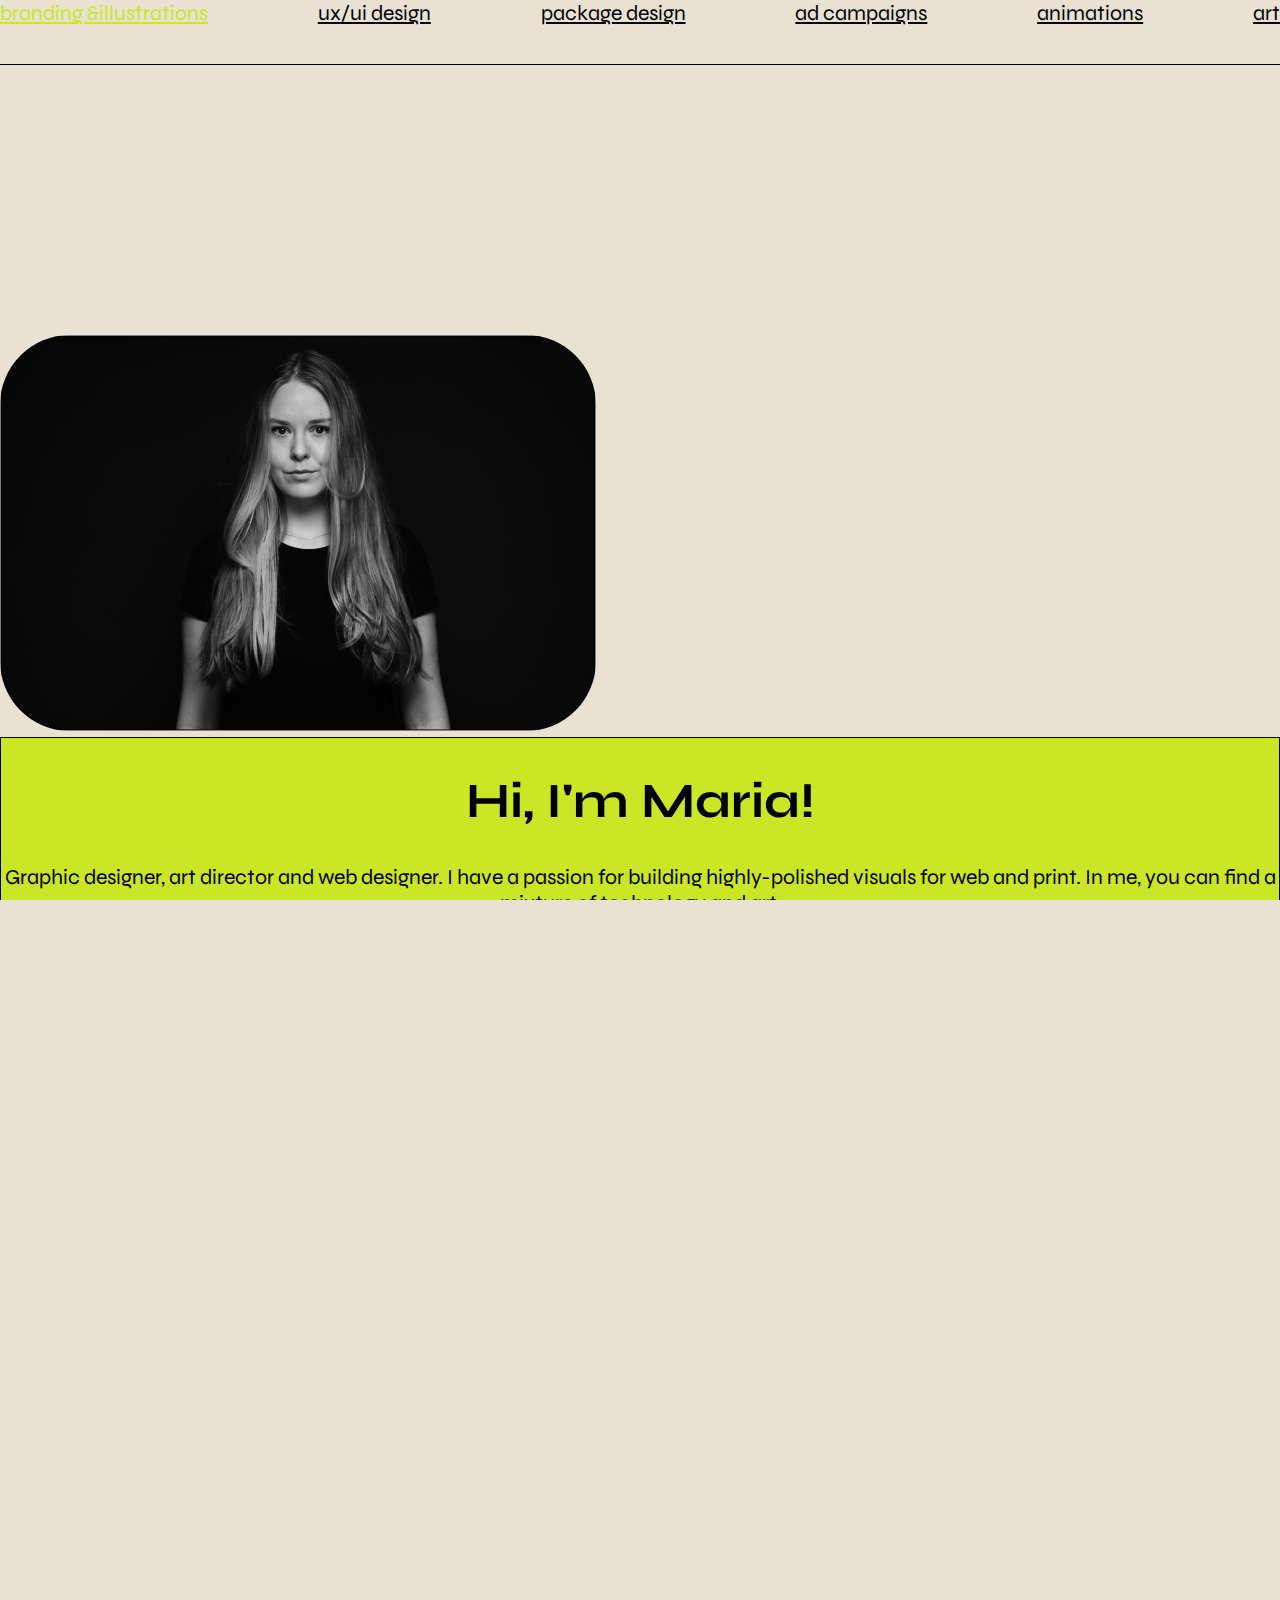
==== index-pets-2022-03-05.html @ 007ff11b "Create index-pets-2022-03-05.html" ====
<!doctype html>
<html lang="en">

<head>
    <!-- Required meta tags -->
    <meta charset="utf-8">
    <meta name="viewport" content="width=device-width, initial-scale=1">

    <!-- Bootstrap CSS -->
    <link href="https://cdn.jsdelivr.net/npm/bootstrap@5.1.3/dist/css/bootstrap.min.css" rel="stylesheet" integrity="sha384-1BmE4kWBq78iYhFldvKuhfTAU6auU8tT94WrHftjDbrCEXSU1oBoqyl2QvZ6jIW3" crossorigin="anonymous">
    <link rel="stylesheet" href="style.css">

    <link href='https://fonts.googleapis.com/css?family=Syne' rel='stylesheet'>

    <title>Maria Meos</title>
    <link rel="icon" type="image/x-icon" href="img/MM_favicon.svg">

    <style>
        div {
            /* border: 1px solid red; */
        }
        
        .container-fluid.section__nav {
            padding-left: 0;
            padding-right: 0;
        }
        
        .hero-image-box-pets {
            border-radius: 70px;
            border-color: black;
            border-style: solid;
            border: 1px;
        }
        
        .container-intro-pets {
            text-align: center;
            background-color: #cbe527;
            border: 1px;
            border-color: black;
            border-style: solid;
            height: fit-content;
        }
        
        .accordion-button::after {
            width: 3rem;
            height: 3rem;
            background-image: url(img/nool-10.svg);
            background-size: 3rem 3rem;
            transform: rotate(45deg);
        }
        
        .accordion-button:not(.collapsed)::after {
            background-image: url(img/nool-10.svg);
        }
    </style>

</head>

<body>

    <!-- navbar -->
    <div class="container-fluid section__nav">
        <nav class="navbar navbar-expand-lg fixed-tops">
            <li class="nav-item">
                <a class="nav-link" href="#branding-illustrations">branding &illustrations</a>
            </li>
            <li class="nav-item">
                <a class="nav-link" href="#ux-ui-design">ux/ui design</a>
            </li>
            <li class="nav-item">
                <a class="nav-link" href="#s3">package design</a>
            </li>
            <li class="nav-item">
                <a class="nav-link" href="#s4">ad campaigns</a>
            </li>
            <li class="nav-item">
                <a class="nav-link" href="#s5">animations</a>
            </li>
            <li class="nav-item">
                <a class="nav-link" href="#s6">art</a>
            </li>
        </nav>
    </div>

    <div class="container-fluid">
        <div class="row">
            <div class="col-1">
                <img src="img/MariaMeos_logo.svg" class="logo" alt=""></img>
            </div>
            <div class="col-10">
                <div class="row justify-content-center align-items-center gx-0">
                    <div class="col-md-5">
                        <img src="img/minupilt.jpg" class="img-fluid hero-image-box-pets">
                    </div>
                    <div class="col-md-5 container-intro-pets">
                        <h1>Hi, I'm Maria!</h1>
                        <p>Graphic designer, art director and web designer. I have a passion for building highly-polished visuals for web and print. In me, you can find a mixture of technology and art.
                        </p>
                    </div>

                </div>

                <!-- HERO -->
                <div class="container-hero">
                    <div class="d-flex-hero flex-row">
                        <div class="p-5">
                            <img src="img/minupilt.jpg" class="hero-image-box">
                        </div>
                        <div class="p-4 container-intro">
                            <h1>Hi, I'm Maria!</h1>
                            <p>Graphic designer, art director and web designer. I have a passion for building highly-polished visuals for web and print. In me, you can find a mixture of technology and art.</p>
                        </div>
                    </div>
                </div>

                <!-- ANIMEERITUD MÄRKSÕNAD -->

                <div class="marquee-wrapper">
                    <span class="marquee">
                        <img src="img/marksonad-03.svg" height="200%" alt=""></img>
                    </span>
                </div>

                <!-- MYNT animatsioon 1st place <img src="img/1st_place.svg">  PUUDU-->

                <div class="container-story">
                    <div class="d-flex flex-row">
                        <div class="p-6 text-box">
                            <H1> Signature 2€ coin</H 1>
                                <H2>Bank of Estonia</H2>
                                <p>The two-euro commemorative coin dedicated to the Estonian national animal, the wolf, will use a design by the artist Maria Meos. In total 60 designs were submitted for the international competition. The Eesti Pank Supervisory
                                    Board decided that Maria's design, was the best submitted.
                                    <br><br> The signature two-euro commemorative coin dedicated to the Estonian national animal, the wolf, entered into circulation on 20 October 2021.
                                </p>
                                <button>More</button>
                        </div>
                        <div class="p-6">
                            <img src="img/Mynt.jpg" class="image-box">
                        </div>
                    </div>
                </div>

                <div class="accordion" id="accordionExample">
                    <div class="accordion-item">
                        <h2 class="accordion-header" id="headingOne">
                            <button class="accordion-button" type="button" data-bs-toggle="collapse" data-bs-target="#collapseOne" aria-expanded="true" aria-controls="collapseOne">


                                <img src="img/branding.svg" width="75%" height="auto">


                            </button>
                        </h2>
                        <div id="collapseOne" class="accordion-collapse collapse show" aria-labelledby="headingOne" data-bs-parent="#accordionExample">
                            <div class="accordion-body">
                                <p><strong>This is the first item's accordion body.</strong> It is shown by default, until the collapse plugin adds the appropriate classes that we use to style each element. These classes control the overall appearance, as
                                    well as the showing and hiding via CSS transitions. You can modify any of this with custom CSS or overriding our default variables. It's also worth noting that just about any HTML can go within the <code>.accordion-body</code>,
                                    though the transition does limit overflow.</p>
                                <p><strong>This is the first item's accordion body.</strong> It is shown by default, until the collapse plugin adds the appropriate classes that we use to style each element. These classes control the overall appearance, as
                                    well as the showing and hiding via CSS transitions. You can modify any of this with custom CSS or overriding our default variables. It's also worth noting that just about any HTML can go within the <code>.accordion-body</code>,
                                    though the transition does limit overflow.</p>
                                <p><strong>This is the first item's accordion body.</strong> It is shown by default, until the collapse plugin adds the appropriate classes that we use to style each element. These classes control the overall appearance, as
                                    well as the showing and hiding via CSS transitions. You can modify any of this with custom CSS or overriding our default variables. It's also worth noting that just about any HTML can go within the <code>.accordion-body</code>,
                                    though the transition does limit overflow.</p>
                                <p><strong>This is the first item's accordion body.</strong> It is shown by default, until the collapse plugin adds the appropriate classes that we use to style each element. These classes control the overall appearance, as
                                    well as the showing and hiding via CSS transitions. You can modify any of this with custom CSS or overriding our default variables. It's also worth noting that just about any HTML can go within the <code>.accordion-body</code>,
                                    though the transition does limit overflow.</p>
                                <p><strong>This is the first item's accordion body.</strong> It is shown by default, until the collapse plugin adds the appropriate classes that we use to style each element. These classes control the overall appearance, as
                                    well as the showing and hiding via CSS transitions. You can modify any of this with custom CSS or overriding our default variables. It's also worth noting that just about any HTML can go within the <code>.accordion-body</code>,
                                    though the transition does limit overflow.</p>
                                <p><strong>This is the first item's accordion body.</strong> It is shown by default, until the collapse plugin adds the appropriate classes that we use to style each element. These classes control the overall appearance, as
                                    well as the showing and hiding via CSS transitions. You can modify any of this with custom CSS or overriding our default variables. It's also worth noting that just about any HTML can go within the <code>.accordion-body</code>,
                                    though the transition does limit overflow.</p>
                                <p><strong>This is the first item's accordion body.</strong> It is shown by default, until the collapse plugin adds the appropriate classes that we use to style each element. These classes control the overall appearance, as
                                    well as the showing and hiding via CSS transitions. You can modify any of this with custom CSS or overriding our default variables. It's also worth noting that just about any HTML can go within the <code>.accordion-body</code>,
                                    though the transition does limit overflow.</p>
                            </div>
                        </div>
                    </div>
                    <div class="accordion-item">
                        <h2 class="accordion-header" id="heading2">
                            <button class="accordion-button" type="button" data-bs-toggle="collapse" data-bs-target="#collapse2" aria-expanded="false" aria-controls="collapse2">


                                <img src="img/branding.svg" width="75%" height="auto">


                            </button>
                        </h2>
                        <div id="collapse2" class="accordion-collapse collapse" aria-labelledby="heading2" data-bs-parent="#accordionExample">
                            <div class="accordion-body">
                                <p><strong>This is the first item's accordion body.</strong> It is shown by default, until the collapse plugin adds the appropriate classes that we use to style each element. These classes control the overall appearance, as
                                    well as the showing and hiding via CSS transitions. You can modify any of this with custom CSS or overriding our default variables. It's also worth noting that just about any HTML can go within the <code>.accordion-body</code>,
                                    though the transition does limit overflow.</p>
                                <p><strong>This is the first item's accordion body.</strong> It is shown by default, until the collapse plugin adds the appropriate classes that we use to style each element. These classes control the overall appearance, as
                                    well as the showing and hiding via CSS transitions. You can modify any of this with custom CSS or overriding our default variables. It's also worth noting that just about any HTML can go within the <code>.accordion-body</code>,
                                    though the transition does limit overflow.</p>
                                <p><strong>This is the first item's accordion body.</strong> It is shown by default, until the collapse plugin adds the appropriate classes that we use to style each element. These classes control the overall appearance, as
                                    well as the showing and hiding via CSS transitions. You can modify any of this with custom CSS or overriding our default variables. It's also worth noting that just about any HTML can go within the <code>.accordion-body</code>,
                                    though the transition does limit overflow.</p>
                                <p><strong>This is the first item's accordion body.</strong> It is shown by default, until the collapse plugin adds the appropriate classes that we use to style each element. These classes control the overall appearance, as
                                    well as the showing and hiding via CSS transitions. You can modify any of this with custom CSS or overriding our default variables. It's also worth noting that just about any HTML can go within the <code>.accordion-body</code>,
                                    though the transition does limit overflow.</p>
                                <p><strong>This is the first item's accordion body.</strong> It is shown by default, until the collapse plugin adds the appropriate classes that we use to style each element. These classes control the overall appearance, as
                                    well as the showing and hiding via CSS transitions. You can modify any of this with custom CSS or overriding our default variables. It's also worth noting that just about any HTML can go within the <code>.accordion-body</code>,
                                    though the transition does limit overflow.</p>
                                <p><strong>This is the first item's accordion body.</strong> It is shown by default, until the collapse plugin adds the appropriate classes that we use to style each element. These classes control the overall appearance, as
                                    well as the showing and hiding via CSS transitions. You can modify any of this with custom CSS or overriding our default variables. It's also worth noting that just about any HTML can go within the <code>.accordion-body</code>,
                                    though the transition does limit overflow.</p>
                                <p><strong>This is the first item's accordion body.</strong> It is shown by default, until the collapse plugin adds the appropriate classes that we use to style each element. These classes control the overall appearance, as
                                    well as the showing and hiding via CSS transitions. You can modify any of this with custom CSS or overriding our default variables. It's also worth noting that just about any HTML can go within the <code>.accordion-body</code>,
                                    though the transition does limit overflow.</p>
                            </div>
                        </div>
                    </div>
                    <div class="accordion-item">
                        <h2 class="accordion-header" id="heading3">
                            <button class="accordion-button" type="button" data-bs-toggle="collapse" data-bs-target="#collapse3" aria-expanded="false" aria-controls="collapse3">


                                <img src="img/branding.svg" width="75%" height="auto">


                            </button>
                        </h2>
                        <div id="collapse3" class="accordion-collapse collapse" aria-labelledby="heading3" data-bs-parent="#accordionExample">
                            <div class="accordion-body">
                                <p><strong>This is the first item's accordion body.</strong> It is shown by default, until the collapse plugin adds the appropriate classes that we use to style each element. These classes control the overall appearance, as
                                    well as the showing and hiding via CSS transitions. You can modify any of this with custom CSS or overriding our default variables. It's also worth noting that just about any HTML can go within the <code>.accordion-body</code>,
                                    though the transition does limit overflow.</p>
                                <p><strong>This is the first item's accordion body.</strong> It is shown by default, until the collapse plugin adds the appropriate classes that we use to style each element. These classes control the overall appearance, as
                                    well as the showing and hiding via CSS transitions. You can modify any of this with custom CSS or overriding our default variables. It's also worth noting that just about any HTML can go within the <code>.accordion-body</code>,
                                    though the transition does limit overflow.</p>
                                <p><strong>This is the first item's accordion body.</strong> It is shown by default, until the collapse plugin adds the appropriate classes that we use to style each element. These classes control the overall appearance, as
                                    well as the showing and hiding via CSS transitions. You can modify any of this with custom CSS or overriding our default variables. It's also worth noting that just about any HTML can go within the <code>.accordion-body</code>,
                                    though the transition does limit overflow.</p>
                                <p><strong>This is the first item's accordion body.</strong> It is shown by default, until the collapse plugin adds the appropriate classes that we use to style each element. These classes control the overall appearance, as
                                    well as the showing and hiding via CSS transitions. You can modify any of this with custom CSS or overriding our default variables. It's also worth noting that just about any HTML can go within the <code>.accordion-body</code>,
                                    though the transition does limit overflow.</p>
                                <p><strong>This is the first item's accordion body.</strong> It is shown by default, until the collapse plugin adds the appropriate classes that we use to style each element. These classes control the overall appearance, as
                                    well as the showing and hiding via CSS transitions. You can modify any of this with custom CSS or overriding our default variables. It's also worth noting that just about any HTML can go within the <code>.accordion-body</code>,
                                    though the transition does limit overflow.</p>
                                <p><strong>This is the first item's accordion body.</strong> It is shown by default, until the collapse plugin adds the appropriate classes that we use to style each element. These classes control the overall appearance, as
                                    well as the showing and hiding via CSS transitions. You can modify any of this with custom CSS or overriding our default variables. It's also worth noting that just about any HTML can go within the <code>.accordion-body</code>,
                                    though the transition does limit overflow.</p>
                                <p><strong>This is the first item's accordion body.</strong> It is shown by default, until the collapse plugin adds the appropriate classes that we use to style each element. These classes control the overall appearance, as
                                    well as the showing and hiding via CSS transitions. You can modify any of this with custom CSS or overriding our default variables. It's also worth noting that just about any HTML can go within the <code>.accordion-body</code>,
                                    though the transition does limit overflow.</p>
                            </div>
                        </div>
                    </div>

                </div>


                <!-- akordioni proov - ei õnnestunud kuna tekkis nupp mida ei olnud vaja
    <div class="container-cat" id="">
        <div class="accordion-item d-flex-item heading" id="s1" data-bs-target="#collapseOne" aria-expanded="true"
            aria-controls="collapseOne">
            <img src="img/branding.svg" class="heading" width="75%" height="auto">
            <img src="img/nool-10.svg" class="arrow" width="10%" height="auto">
        </div>
        <div id="collapseOne" class="accordion-collapse collapse show" aria-labelledby="s1" data-bs-parent="">
            <div class="accordion-body">
                <strong>This is the first item's accordion body.</strong> It is shown by default, until the collapse
                plugin adds the appropriate classes that we use to style each element. These classes control the
                overall appearance, as well as the showing and hiding via CSS transitions. You can modify any of
                this with custom CSS or overriding our default variables. It's also worth noting that just about any
                HTML can go within the <code>.accordion-body</code>, though the transition does limit overflow.
            </div>
        </div>
    </div>-->


            </div>
            <div class="col-1">
                Linkedin jne
            </div>
        </div>



    </div>




    <!-- Option 1: Bootstrap Bundle with Popper -->
    <script src="https://cdn.jsdelivr.net/npm/bootstrap@5.1.3/dist/js/bootstrap.bundle.min.js" integrity="sha384-ka7Sk0Gln4gmtz2MlQnikT1wXgYsOg+OMhuP+IlRH9sENBO0LRn5q+8nbTov4+1p" crossorigin="anonymous"></script>

    <!-- Partial -->
    <!--     <script src='https://cdnjs.cloudflare.com/ajax/libs/jquery/3.2.1/jquery.min.js'></script>
    <script src="./script.js"></script> -->

</body>

</html>
---- style.css ----
/* GLobal */
:root {
  cursor: none !important;
}

html, body {
  height: 100%;
  margin: 0;
  padding: 0!important;
  overflow: scroll;
  background-color: #E9E2D3;
  font-family: Syne;
  font-size: 16pt;
}

/* Container */
.box {
  width: 100%;
  height: 100%;
  overflow: visible;
  
  /* SVG Filters should be applied to the container */
  -webkit-filter: url("#filter-name");
  filter: url("#filter-name");
  /*
  Load filters from external SVGs (optional):
  filter: url('filters.svg#filter-name');
  */
}

/* Dot */
.dot {
  position: absolute;
  width: 50px;
  height: 50px;
  top: 50%;
  left: 50%;
  margin-top: -40px;
  margin-left: -40px;
  background: #EEEEEE;
  border-radius: 40px;
  transition: ease .1s;
  pointer-events: none;
}

.dot:nth-child(5) {
  background: #9C27B0;
  transition: ease .1s;
  transform: scale(1);

}

.dot:nth-child(4) {
  background: #B037AD;
  transition: ease .12s;
  transform: scale(.8);
}

.dot:nth-child(3) {
  background: #C245AA;
  transition: ease .14s;
  transform: scale(.6);
}

.dot:nth-child(2) {
  background: #D252A7;
  transition: ease .16s;
  transform: scale(.4);
}

.dot:nth-child(1) {
  background: #E35FA4;
  transition: ease .18s;
  transform: scale(.2);
}

.logo {
  transform: rotateY(270deg);
}

.navbar {
  display: flex;
  justify-content: space-between;
  text-align: center;
  list-style-type: none;
  background-color: #E9E2D3;
  border-bottom: black;
  border-bottom: 1pt;
  height: 64px;
  border-bottom-style: solid;

}

.nav-link {
  color: black;
}

.a {
  color: black;
}

a:hover {
  color: #cbe527;
}

.active::before {
  margin: 4px 14px 10px -23px;
}

.active::before {
  margin: -7px 7px 0 0;
}

.active::before {
  position: absolute;
  content: "";
  width: 15px;
  height: 15px;
  border-radius: 50%;
  margin: -7px 7px 0 0;
  display: inline-block;
  background-color: #242424;
  vertical-align: middle;
}

.col-page-left {
  border: black;
  border: 1pt;
  border-style: solid;
  margin-left: 0px;
  align-self: left;
  width: 64px;
  height: 500px;

}

.container-header-left {
  display: flex;
  -webkit-box-pack: justify;
  justify-content: space-between;
  -webkit-box-align: center;
  align-items: center;
  -webkit-box-orient: vertical;
  -webkit-box-direction: normal;
  flex-direction: column;
  position: fixed;
  top: 0px;
  width: 64px;
  background-color: #E9E2D3;
  border-right: 1px solid black;
  height: 100%;
  overflow-y: auto;
  overflow-x: hidden;
}

.container-header-right {
  display: flex;
  -webkit-box-pack: justify;
  justify-content: space-between;
  -webkit-box-align: center;
  align-items: center;
  -webkit-box-orient: vertical;
  -webkit-box-direction: normal;
  flex-direction: column;
  position: fixed;
  top: 0px;
  right: 0px;
  width: 64px;
  background-color: #E9E2D3;
  border-left: 1px solid black;
  height: 100%;
  overflow-y: auto;
  overflow-x: hidden;
}

.d-flex-hero {
  display: flex;
  justify-content: center;
  align-items: center;
  margin: 100px;
}

.p-5 {
  padding-right: 0rem !important;
}

.p-4 {
  padding: 2rem !important;
}

.container-intro {
  padding-top: 50px;
  margin-right: 100px;
  text-align: center;
  background-color: #cbe527;
  border: 1px;
  border-color: black;
  border-style: solid;
  height: fit-content;
  width: 1000px;
}

h1 {
  font-weight: bold;
  font-size: 37pt;
}

h2 {
  font-weight: bold;
  font-size: 27pt;
}

p {
  color: black;
}

.hero-image-box {
  height: 500px;
  width: 800px;
  border-radius: 70px;
  border-color: black;
  border-style: solid;
  border: 1px;
}

.marquee-wrapper {
  width: auto;
  margin: 64px;
  overflow: hidden;
}

.marquee {
  display: block;
  /* Important to give the content a width */
  width: 400%;
  transform: translateX(0%);
  /* Animation start out of the screen */
  /* Add the animation */
  animation: move 100s linear infinite
    /* infinite make reapeat the animation indefinitely */
  ;
}

/* Create the animation */
@keyframes move {
  to {
    transform: translateX(-100%);
  }
}

.d-flex {
  display: flex;
  justify-content: center;
  align-items: center;
  margin: 200px;
  row-gap: 0px;
}

.image-box {
  border-width: 1px;
  border-radius: 70px;
  border-color: black;
  border-style: solid;
  height: 500px;
  width: 500px;
}

.text-box {
  margin-right: 100px;
}

button {
  padding: 15px 80px;
  background-color: #E9E2D3;
  border: 1px;
  border-style: solid;
  border-radius: 400%;
  border-color: black;
  position: relative;
  transition: all .4s cubic-bezier(0.645, 0.045, 0.355, 1);
  cursor: pointer;
  display: block;
}

button::after,
button::before {
  content: "";
  position: absolute;
  top: 50%;
  right: 0px;
  transform: translateY(-50%);
  opacity: 0;
  transition: all .4s cubic-bezier(0.645, 0.045, 0.355, 1);
}

button::after {
  width: 50px;
  height: 1px;
  background: black;
  transform: translateX(-3px);
  margin-top: 0px;
}

button::before {
  content: "";
  transform: rotate(-135deg) translateX(50%);
  width: 11px;
  height: 11px;
  background: transparent;
  border-left: 1px solid black;
  border-bottom: 1px solid black;
  margin-top: -1px;
}

button:hover {
  padding: 15px 120px 15px 40px;
}

button:hover::after,
button:hover::before {
  opacity: 1;
  right: 15px;
}

.container-cat {
  margin-left: 64px;
  margin-right: 64px;
  margin-bottom: 100px;
  border-top: 1px solid black;
  border-bottom: 1px solid black;
  padding: 50px;
}

.d-flex-heading {
  flex-direction: row;

}
.d-flex-item {
  flex-direction: row;

}

.heading {
  display: flex;
  justify-content: flex-start;
  align-items: center;
}

.arrow {
  display: flex;
  justify-content: flex-end;

}

/*akordioni proov*/
.accordion-item .accordion-header {
  margin-left: 64px;
  margin-right: 64px;
  margin-bottom: 100px;
  border-top: 1px solid black;
  border-bottom: 1px solid black;
  padding: 50px;
}
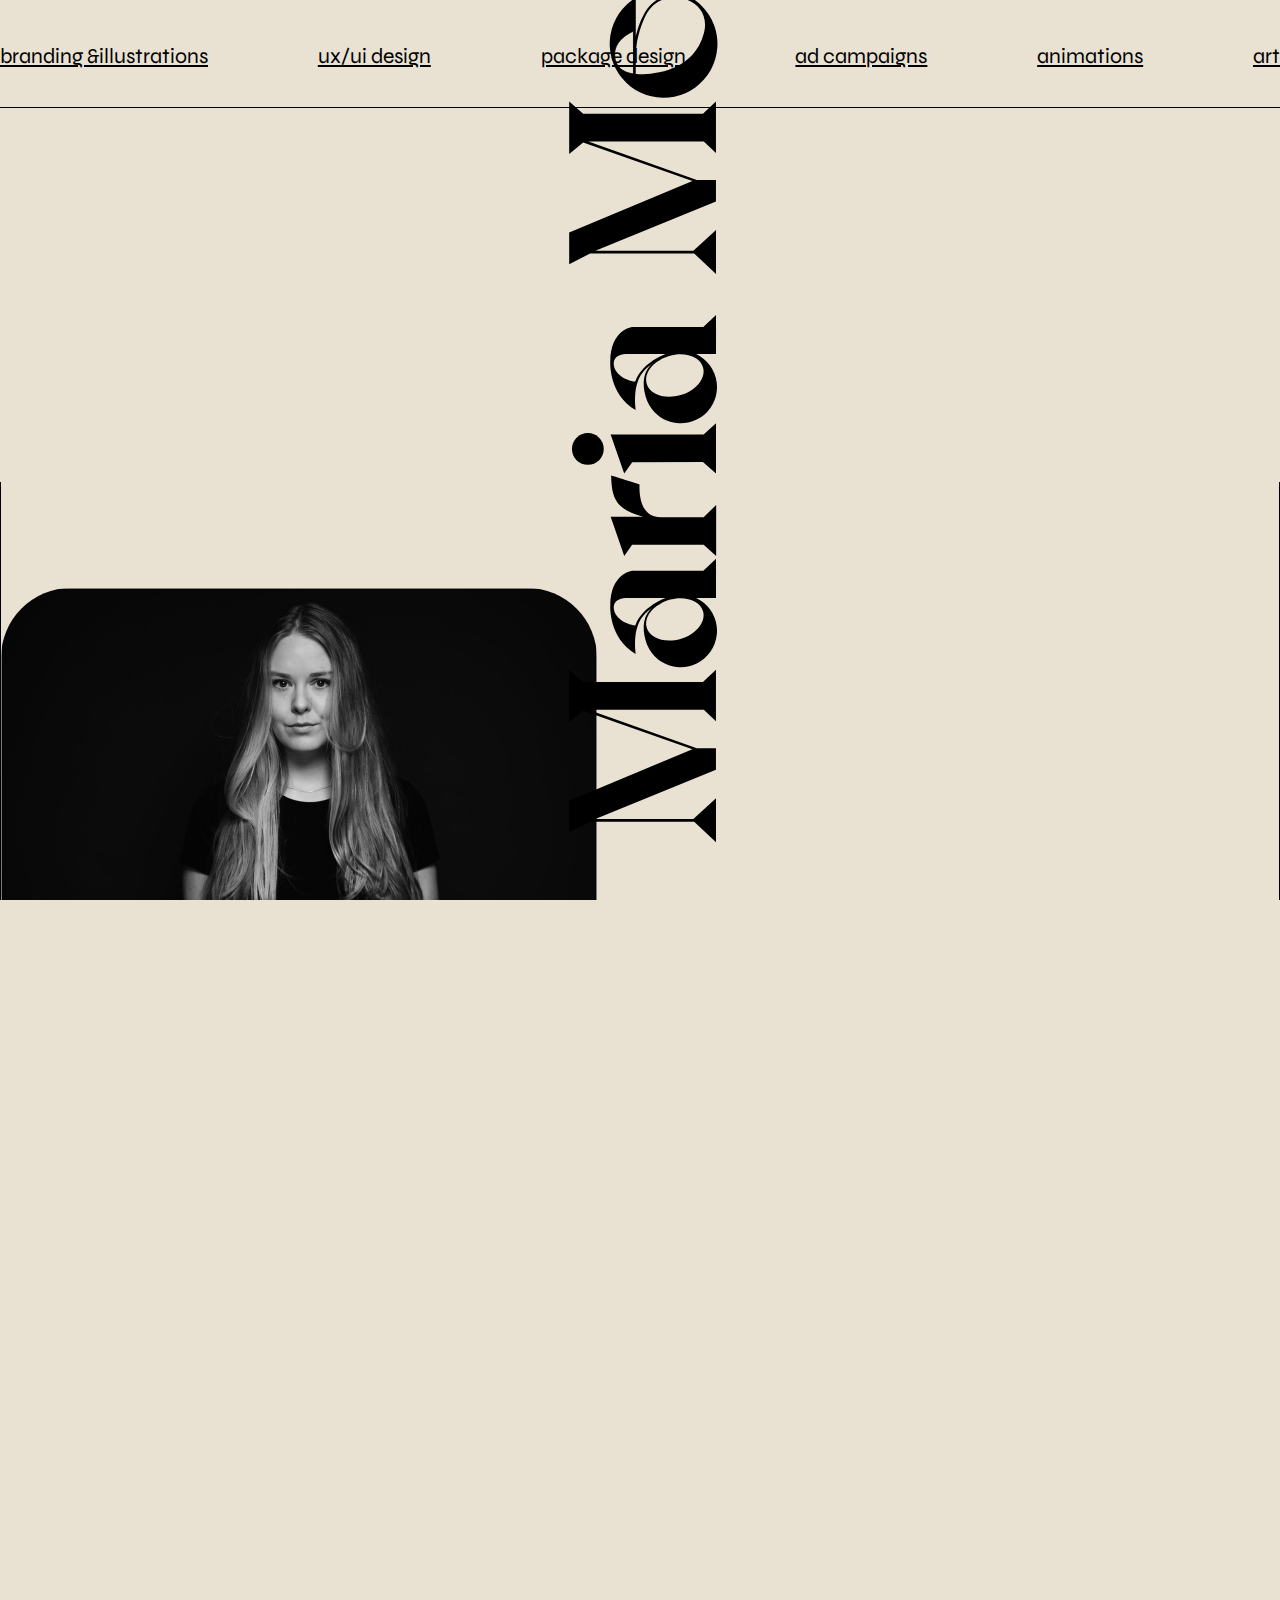
==== commit a3771643: "19.03" ====
--- a/index-pets-2022-03-05.html
+++ b/index-pets-2022-03-05.html
@@ -7,7 +7,8 @@
     <meta name="viewport" content="width=device-width, initial-scale=1">
 
     <!-- Bootstrap CSS -->
-    <link href="https://cdn.jsdelivr.net/npm/bootstrap@5.1.3/dist/css/bootstrap.min.css" rel="stylesheet" integrity="sha384-1BmE4kWBq78iYhFldvKuhfTAU6auU8tT94WrHftjDbrCEXSU1oBoqyl2QvZ6jIW3" crossorigin="anonymous">
+    <link href="https://cdn.jsdelivr.net/npm/bootstrap@5.1.3/dist/css/bootstrap.min.css" rel="stylesheet"
+        integrity="sha384-1BmE4kWBq78iYhFldvKuhfTAU6auU8tT94WrHftjDbrCEXSU1oBoqyl2QvZ6jIW3" crossorigin="anonymous">
     <link rel="stylesheet" href="style.css">
 
     <link href='https://fonts.googleapis.com/css?family=Syne' rel='stylesheet'>
@@ -16,22 +17,20 @@
     <link rel="icon" type="image/x-icon" href="img/MM_favicon.svg">
 
     <style>
-        div {
-            /* border: 1px solid red; */
-        }
-        
+      
+
         .container-fluid.section__nav {
             padding-left: 0;
             padding-right: 0;
         }
-        
+
         .hero-image-box-pets {
             border-radius: 70px;
             border-color: black;
             border-style: solid;
             border: 1px;
         }
-        
+
         .container-intro-pets {
             text-align: center;
             background-color: #cbe527;
@@ -40,7 +39,7 @@
             border-style: solid;
             height: fit-content;
         }
-        
+
         .accordion-button::after {
             width: 3rem;
             height: 3rem;
@@ -48,7 +47,7 @@
             background-size: 3rem 3rem;
             transform: rotate(45deg);
         }
-        
+
         .accordion-button:not(.collapsed)::after {
             background-image: url(img/nool-10.svg);
         }
@@ -94,7 +93,9 @@
                     </div>
                     <div class="col-md-5 container-intro-pets">
                         <h1>Hi, I'm Maria!</h1>
-                        <p>Graphic designer, art director and web designer. I have a passion for building highly-polished visuals for web and print. In me, you can find a mixture of technology and art.
+                        <p>Graphic designer, art director and web designer. I have a passion for building
+                            highly-polished visuals for web and print. In me, you can find a mixture of technology and
+                            art.
                         </p>
                     </div>
 
@@ -108,7 +109,9 @@
                         </div>
                         <div class="p-4 container-intro">
                             <h1>Hi, I'm Maria!</h1>
-                            <p>Graphic designer, art director and web designer. I have a passion for building highly-polished visuals for web and print. In me, you can find a mixture of technology and art.</p>
+                            <p>Graphic designer, art director and web designer. I have a passion for building
+                                highly-polished visuals for web and print. In me, you can find a mixture of technology
+                                and art.</p>
                         </div>
                     </div>
                 </div>
@@ -128,9 +131,12 @@
                         <div class="p-6 text-box">
                             <H1> Signature 2€ coin</H 1>
                                 <H2>Bank of Estonia</H2>
-                                <p>The two-euro commemorative coin dedicated to the Estonian national animal, the wolf, will use a design by the artist Maria Meos. In total 60 designs were submitted for the international competition. The Eesti Pank Supervisory
+                                <p>The two-euro commemorative coin dedicated to the Estonian national animal, the wolf,
+                                    will use a design by the artist Maria Meos. In total 60 designs were submitted for
+                                    the international competition. The Eesti Pank Supervisory
                                     Board decided that Maria's design, was the best submitted.
-                                    <br><br> The signature two-euro commemorative coin dedicated to the Estonian national animal, the wolf, entered into circulation on 20 October 2021.
+                                    <br><br> The signature two-euro commemorative coin dedicated to the Estonian
+                                    national animal, the wolf, entered into circulation on 20 October 2021.
                                 </p>
                                 <button>More</button>
                         </div>
@@ -143,7 +149,8 @@
                 <div class="accordion" id="accordionExample">
                     <div class="accordion-item">
                         <h2 class="accordion-header" id="headingOne">
-                            <button class="accordion-button" type="button" data-bs-toggle="collapse" data-bs-target="#collapseOne" aria-expanded="true" aria-controls="collapseOne">
+                            <button class="accordion-button" type="button" data-bs-toggle="collapse"
+                                data-bs-target="#collapseOne" aria-expanded="true" aria-controls="collapseOne">
 
 
                                 <img src="img/branding.svg" width="75%" height="auto">
@@ -151,35 +158,33 @@
 
                             </button>
                         </h2>
-                        <div id="collapseOne" class="accordion-collapse collapse show" aria-labelledby="headingOne" data-bs-parent="#accordionExample">
-                            <div class="accordion-body">
-                                <p><strong>This is the first item's accordion body.</strong> It is shown by default, until the collapse plugin adds the appropriate classes that we use to style each element. These classes control the overall appearance, as
-                                    well as the showing and hiding via CSS transitions. You can modify any of this with custom CSS or overriding our default variables. It's also worth noting that just about any HTML can go within the <code>.accordion-body</code>,
-                                    though the transition does limit overflow.</p>
-                                <p><strong>This is the first item's accordion body.</strong> It is shown by default, until the collapse plugin adds the appropriate classes that we use to style each element. These classes control the overall appearance, as
-                                    well as the showing and hiding via CSS transitions. You can modify any of this with custom CSS or overriding our default variables. It's also worth noting that just about any HTML can go within the <code>.accordion-body</code>,
-                                    though the transition does limit overflow.</p>
-                                <p><strong>This is the first item's accordion body.</strong> It is shown by default, until the collapse plugin adds the appropriate classes that we use to style each element. These classes control the overall appearance, as
-                                    well as the showing and hiding via CSS transitions. You can modify any of this with custom CSS or overriding our default variables. It's also worth noting that just about any HTML can go within the <code>.accordion-body</code>,
-                                    though the transition does limit overflow.</p>
-                                <p><strong>This is the first item's accordion body.</strong> It is shown by default, until the collapse plugin adds the appropriate classes that we use to style each element. These classes control the overall appearance, as
-                                    well as the showing and hiding via CSS transitions. You can modify any of this with custom CSS or overriding our default variables. It's also worth noting that just about any HTML can go within the <code>.accordion-body</code>,
-                                    though the transition does limit overflow.</p>
-                                <p><strong>This is the first item's accordion body.</strong> It is shown by default, until the collapse plugin adds the appropriate classes that we use to style each element. These classes control the overall appearance, as
-                                    well as the showing and hiding via CSS transitions. You can modify any of this with custom CSS or overriding our default variables. It's also worth noting that just about any HTML can go within the <code>.accordion-body</code>,
-                                    though the transition does limit overflow.</p>
-                                <p><strong>This is the first item's accordion body.</strong> It is shown by default, until the collapse plugin adds the appropriate classes that we use to style each element. These classes control the overall appearance, as
-                                    well as the showing and hiding via CSS transitions. You can modify any of this with custom CSS or overriding our default variables. It's also worth noting that just about any HTML can go within the <code>.accordion-body</code>,
-                                    though the transition does limit overflow.</p>
-                                <p><strong>This is the first item's accordion body.</strong> It is shown by default, until the collapse plugin adds the appropriate classes that we use to style each element. These classes control the overall appearance, as
-                                    well as the showing and hiding via CSS transitions. You can modify any of this with custom CSS or overriding our default variables. It's also worth noting that just about any HTML can go within the <code>.accordion-body</code>,
-                                    though the transition does limit overflow.</p>
+                        <div id="collapseOne" class="accordion-collapse collapse show" aria-labelledby="headingOne"
+                            data-bs-parent="#accordionExample">
+                            <div class="container-story">
+                                <div class="d-flex flex-row">
+                                    <div class="p-6 text-box">
+                                        <H1> Signature 2€ coin</H 1>
+                                            <H2>Bank of Estonia</H2>
+                                            <p>The two-euro commemorative coin dedicated to the Estonian national animal, the wolf,
+                                                will use a design by the artist Maria Meos. In total 60 designs were submitted for
+                                                the international competition. The Eesti Pank Supervisory
+                                                Board decided that Maria's design, was the best submitted.
+                                                <br><br> The signature two-euro commemorative coin dedicated to the Estonian
+                                                national animal, the wolf, entered into circulation on 20 October 2021.
+                                            </p>
+                                            <button>More</button>
+                                    </div>
+                                    <div class="p-6">
+                                        <img src="img/Mynt.jpg" class="image-box">
+                                    </div>
+                                </div>
                             </div>
                         </div>
                     </div>
                     <div class="accordion-item">
                         <h2 class="accordion-header" id="heading2">
-                            <button class="accordion-button" type="button" data-bs-toggle="collapse" data-bs-target="#collapse2" aria-expanded="false" aria-controls="collapse2">
+                            <button class="accordion-button" type="button" data-bs-toggle="collapse"
+                                data-bs-target="#collapse2" aria-expanded="false" aria-controls="collapse2">
 
 
                                 <img src="img/branding.svg" width="75%" height="auto">
@@ -187,35 +192,65 @@
 
                             </button>
                         </h2>
-                        <div id="collapse2" class="accordion-collapse collapse" aria-labelledby="heading2" data-bs-parent="#accordionExample">
+                        <div id="collapse2" class="accordion-collapse collapse" aria-labelledby="heading2"
+                            data-bs-parent="#accordionExample">
                             <div class="accordion-body">
-                                <p><strong>This is the first item's accordion body.</strong> It is shown by default, until the collapse plugin adds the appropriate classes that we use to style each element. These classes control the overall appearance, as
-                                    well as the showing and hiding via CSS transitions. You can modify any of this with custom CSS or overriding our default variables. It's also worth noting that just about any HTML can go within the <code>.accordion-body</code>,
-                                    though the transition does limit overflow.</p>
-                                <p><strong>This is the first item's accordion body.</strong> It is shown by default, until the collapse plugin adds the appropriate classes that we use to style each element. These classes control the overall appearance, as
-                                    well as the showing and hiding via CSS transitions. You can modify any of this with custom CSS or overriding our default variables. It's also worth noting that just about any HTML can go within the <code>.accordion-body</code>,
-                                    though the transition does limit overflow.</p>
-                                <p><strong>This is the first item's accordion body.</strong> It is shown by default, until the collapse plugin adds the appropriate classes that we use to style each element. These classes control the overall appearance, as
-                                    well as the showing and hiding via CSS transitions. You can modify any of this with custom CSS or overriding our default variables. It's also worth noting that just about any HTML can go within the <code>.accordion-body</code>,
-                                    though the transition does limit overflow.</p>
-                                <p><strong>This is the first item's accordion body.</strong> It is shown by default, until the collapse plugin adds the appropriate classes that we use to style each element. These classes control the overall appearance, as
-                                    well as the showing and hiding via CSS transitions. You can modify any of this with custom CSS or overriding our default variables. It's also worth noting that just about any HTML can go within the <code>.accordion-body</code>,
-                                    though the transition does limit overflow.</p>
-                                <p><strong>This is the first item's accordion body.</strong> It is shown by default, until the collapse plugin adds the appropriate classes that we use to style each element. These classes control the overall appearance, as
-                                    well as the showing and hiding via CSS transitions. You can modify any of this with custom CSS or overriding our default variables. It's also worth noting that just about any HTML can go within the <code>.accordion-body</code>,
-                                    though the transition does limit overflow.</p>
-                                <p><strong>This is the first item's accordion body.</strong> It is shown by default, until the collapse plugin adds the appropriate classes that we use to style each element. These classes control the overall appearance, as
-                                    well as the showing and hiding via CSS transitions. You can modify any of this with custom CSS or overriding our default variables. It's also worth noting that just about any HTML can go within the <code>.accordion-body</code>,
-                                    though the transition does limit overflow.</p>
-                                <p><strong>This is the first item's accordion body.</strong> It is shown by default, until the collapse plugin adds the appropriate classes that we use to style each element. These classes control the overall appearance, as
-                                    well as the showing and hiding via CSS transitions. You can modify any of this with custom CSS or overriding our default variables. It's also worth noting that just about any HTML can go within the <code>.accordion-body</code>,
+                                <p><strong>This is the first item's accordion body.</strong> It is shown by default,
+                                    until the collapse plugin adds the appropriate classes that we use to style each
+                                    element. These classes control the overall appearance, as
+                                    well as the showing and hiding via CSS transitions. You can modify any of this with
+                                    custom CSS or overriding our default variables. It's also worth noting that just
+                                    about any HTML can go within the <code>.accordion-body</code>,
+                                    though the transition does limit overflow.</p>
+                                <p><strong>This is the first item's accordion body.</strong> It is shown by default,
+                                    until the collapse plugin adds the appropriate classes that we use to style each
+                                    element. These classes control the overall appearance, as
+                                    well as the showing and hiding via CSS transitions. You can modify any of this with
+                                    custom CSS or overriding our default variables. It's also worth noting that just
+                                    about any HTML can go within the <code>.accordion-body</code>,
+                                    though the transition does limit overflow.</p>
+                                <p><strong>This is the first item's accordion body.</strong> It is shown by default,
+                                    until the collapse plugin adds the appropriate classes that we use to style each
+                                    element. These classes control the overall appearance, as
+                                    well as the showing and hiding via CSS transitions. You can modify any of this with
+                                    custom CSS or overriding our default variables. It's also worth noting that just
+                                    about any HTML can go within the <code>.accordion-body</code>,
+                                    though the transition does limit overflow.</p>
+                                <p><strong>This is the first item's accordion body.</strong> It is shown by default,
+                                    until the collapse plugin adds the appropriate classes that we use to style each
+                                    element. These classes control the overall appearance, as
+                                    well as the showing and hiding via CSS transitions. You can modify any of this with
+                                    custom CSS or overriding our default variables. It's also worth noting that just
+                                    about any HTML can go within the <code>.accordion-body</code>,
+                                    though the transition does limit overflow.</p>
+                                <p><strong>This is the first item's accordion body.</strong> It is shown by default,
+                                    until the collapse plugin adds the appropriate classes that we use to style each
+                                    element. These classes control the overall appearance, as
+                                    well as the showing and hiding via CSS transitions. You can modify any of this with
+                                    custom CSS or overriding our default variables. It's also worth noting that just
+                                    about any HTML can go within the <code>.accordion-body</code>,
+                                    though the transition does limit overflow.</p>
+                                <p><strong>This is the first item's accordion body.</strong> It is shown by default,
+                                    until the collapse plugin adds the appropriate classes that we use to style each
+                                    element. These classes control the overall appearance, as
+                                    well as the showing and hiding via CSS transitions. You can modify any of this with
+                                    custom CSS or overriding our default variables. It's also worth noting that just
+                                    about any HTML can go within the <code>.accordion-body</code>,
+                                    though the transition does limit overflow.</p>
+                                <p><strong>This is the first item's accordion body.</strong> It is shown by default,
+                                    until the collapse plugin adds the appropriate classes that we use to style each
+                                    element. These classes control the overall appearance, as
+                                    well as the showing and hiding via CSS transitions. You can modify any of this with
+                                    custom CSS or overriding our default variables. It's also worth noting that just
+                                    about any HTML can go within the <code>.accordion-body</code>,
                                     though the transition does limit overflow.</p>
                             </div>
                         </div>
                     </div>
                     <div class="accordion-item">
                         <h2 class="accordion-header" id="heading3">
-                            <button class="accordion-button" type="button" data-bs-toggle="collapse" data-bs-target="#collapse3" aria-expanded="false" aria-controls="collapse3">
+                            <button class="accordion-button" type="button" data-bs-toggle="collapse"
+                                data-bs-target="#collapse3" aria-expanded="false" aria-controls="collapse3">
 
 
                                 <img src="img/branding.svg" width="75%" height="auto">
@@ -223,28 +258,57 @@
 
                             </button>
                         </h2>
-                        <div id="collapse3" class="accordion-collapse collapse" aria-labelledby="heading3" data-bs-parent="#accordionExample">
+                        <div id="collapse3" class="accordion-collapse collapse" aria-labelledby="heading3"
+                            data-bs-parent="#accordionExample">
                             <div class="accordion-body">
-                                <p><strong>This is the first item's accordion body.</strong> It is shown by default, until the collapse plugin adds the appropriate classes that we use to style each element. These classes control the overall appearance, as
-                                    well as the showing and hiding via CSS transitions. You can modify any of this with custom CSS or overriding our default variables. It's also worth noting that just about any HTML can go within the <code>.accordion-body</code>,
-                                    though the transition does limit overflow.</p>
-                                <p><strong>This is the first item's accordion body.</strong> It is shown by default, until the collapse plugin adds the appropriate classes that we use to style each element. These classes control the overall appearance, as
-                                    well as the showing and hiding via CSS transitions. You can modify any of this with custom CSS or overriding our default variables. It's also worth noting that just about any HTML can go within the <code>.accordion-body</code>,
-                                    though the transition does limit overflow.</p>
-                                <p><strong>This is the first item's accordion body.</strong> It is shown by default, until the collapse plugin adds the appropriate classes that we use to style each element. These classes control the overall appearance, as
-                                    well as the showing and hiding via CSS transitions. You can modify any of this with custom CSS or overriding our default variables. It's also worth noting that just about any HTML can go within the <code>.accordion-body</code>,
-                                    though the transition does limit overflow.</p>
-                                <p><strong>This is the first item's accordion body.</strong> It is shown by default, until the collapse plugin adds the appropriate classes that we use to style each element. These classes control the overall appearance, as
-                                    well as the showing and hiding via CSS transitions. You can modify any of this with custom CSS or overriding our default variables. It's also worth noting that just about any HTML can go within the <code>.accordion-body</code>,
-                                    though the transition does limit overflow.</p>
-                                <p><strong>This is the first item's accordion body.</strong> It is shown by default, until the collapse plugin adds the appropriate classes that we use to style each element. These classes control the overall appearance, as
-                                    well as the showing and hiding via CSS transitions. You can modify any of this with custom CSS or overriding our default variables. It's also worth noting that just about any HTML can go within the <code>.accordion-body</code>,
-                                    though the transition does limit overflow.</p>
-                                <p><strong>This is the first item's accordion body.</strong> It is shown by default, until the collapse plugin adds the appropriate classes that we use to style each element. These classes control the overall appearance, as
-                                    well as the showing and hiding via CSS transitions. You can modify any of this with custom CSS or overriding our default variables. It's also worth noting that just about any HTML can go within the <code>.accordion-body</code>,
-                                    though the transition does limit overflow.</p>
-                                <p><strong>This is the first item's accordion body.</strong> It is shown by default, until the collapse plugin adds the appropriate classes that we use to style each element. These classes control the overall appearance, as
-                                    well as the showing and hiding via CSS transitions. You can modify any of this with custom CSS or overriding our default variables. It's also worth noting that just about any HTML can go within the <code>.accordion-body</code>,
+                                <p><strong>This is the first item's accordion body.</strong> It is shown by default,
+                                    until the collapse plugin adds the appropriate classes that we use to style each
+                                    element. These classes control the overall appearance, as
+                                    well as the showing and hiding via CSS transitions. You can modify any of this with
+                                    custom CSS or overriding our default variables. It's also worth noting that just
+                                    about any HTML can go within the <code>.accordion-body</code>,
+                                    though the transition does limit overflow.</p>
+                                <p><strong>This is the first item's accordion body.</strong> It is shown by default,
+                                    until the collapse plugin adds the appropriate classes that we use to style each
+                                    element. These classes control the overall appearance, as
+                                    well as the showing and hiding via CSS transitions. You can modify any of this with
+                                    custom CSS or overriding our default variables. It's also worth noting that just
+                                    about any HTML can go within the <code>.accordion-body</code>,
+                                    though the transition does limit overflow.</p>
+                                <p><strong>This is the first item's accordion body.</strong> It is shown by default,
+                                    until the collapse plugin adds the appropriate classes that we use to style each
+                                    element. These classes control the overall appearance, as
+                                    well as the showing and hiding via CSS transitions. You can modify any of this with
+                                    custom CSS or overriding our default variables. It's also worth noting that just
+                                    about any HTML can go within the <code>.accordion-body</code>,
+                                    though the transition does limit overflow.</p>
+                                <p><strong>This is the first item's accordion body.</strong> It is shown by default,
+                                    until the collapse plugin adds the appropriate classes that we use to style each
+                                    element. These classes control the overall appearance, as
+                                    well as the showing and hiding via CSS transitions. You can modify any of this with
+                                    custom CSS or overriding our default variables. It's also worth noting that just
+                                    about any HTML can go within the <code>.accordion-body</code>,
+                                    though the transition does limit overflow.</p>
+                                <p><strong>This is the first item's accordion body.</strong> It is shown by default,
+                                    until the collapse plugin adds the appropriate classes that we use to style each
+                                    element. These classes control the overall appearance, as
+                                    well as the showing and hiding via CSS transitions. You can modify any of this with
+                                    custom CSS or overriding our default variables. It's also worth noting that just
+                                    about any HTML can go within the <code>.accordion-body</code>,
+                                    though the transition does limit overflow.</p>
+                                <p><strong>This is the first item's accordion body.</strong> It is shown by default,
+                                    until the collapse plugin adds the appropriate classes that we use to style each
+                                    element. These classes control the overall appearance, as
+                                    well as the showing and hiding via CSS transitions. You can modify any of this with
+                                    custom CSS or overriding our default variables. It's also worth noting that just
+                                    about any HTML can go within the <code>.accordion-body</code>,
+                                    though the transition does limit overflow.</p>
+                                <p><strong>This is the first item's accordion body.</strong> It is shown by default,
+                                    until the collapse plugin adds the appropriate classes that we use to style each
+                                    element. These classes control the overall appearance, as
+                                    well as the showing and hiding via CSS transitions. You can modify any of this with
+                                    custom CSS or overriding our default variables. It's also worth noting that just
+                                    about any HTML can go within the <code>.accordion-body</code>,
                                     though the transition does limit overflow.</p>
                             </div>
                         </div>
@@ -286,7 +350,9 @@
 
 
     <!-- Option 1: Bootstrap Bundle with Popper -->
-    <script src="https://cdn.jsdelivr.net/npm/bootstrap@5.1.3/dist/js/bootstrap.bundle.min.js" integrity="sha384-ka7Sk0Gln4gmtz2MlQnikT1wXgYsOg+OMhuP+IlRH9sENBO0LRn5q+8nbTov4+1p" crossorigin="anonymous"></script>
+    <script src="https://cdn.jsdelivr.net/npm/bootstrap@5.1.3/dist/js/bootstrap.bundle.min.js"
+        integrity="sha384-ka7Sk0Gln4gmtz2MlQnikT1wXgYsOg+OMhuP+IlRH9sENBO0LRn5q+8nbTov4+1p"
+        crossorigin="anonymous"></script>
 
     <!-- Partial -->
     <!--     <script src='https://cdnjs.cloudflare.com/ajax/libs/jquery/3.2.1/jquery.min.js'></script>
--- a/style.css
+++ b/style.css
@@ -1,24 +1,108 @@
-/* GLobal */
+/* GLobal 
 :root {
   cursor: none !important;
-}
+}*/
 
 html, body {
   height: 100%;
   margin: 0;
-  padding: 0!important;
+  padding: 0 !important;
   overflow: scroll;
   background-color: #E9E2D3;
   font-family: Syne;
   font-size: 16pt;
-}
-
+  color: black;
+}
+
+@font-face {
+  font-family: gallient;
+  scr: url('font/gallient-webfont.woff2') format('woff2');
+  scr: url('font/gallient-webfont.woff') format('woff');
+  font-weight: normal;
+  font-style: normal;
+}
+
+h3 {
+  font-family: gallient;
+  font-weight: 50pt;
+  font-style: normal;
+}
+
+h4 {
+  font-family: gallient;
+  font-size: 50pt;
+  font-style: normal;
+}
+
+li::before {
+  color: black;
+  list-style-type: none;
+}
+
+li:hover {
+  color: #cbe527;
+  list-style-type: none;
+  list-style-image: none;
+}
+
+li::after {
+  color: black;
+  list-style-image: url('img/bullet-12.svg');
+}
+
+
+
+.col-10 {
+  border-left-color: black;
+  border-left-width: 1px;
+  border-left-style: solid;
+  border-right-color: black;
+  border-right-width: 1px;
+  border-right-style: solid;
+  padding-top: 5rem;
+  padding-left: 0;
+  padding-right: 0;
+}
+
+h3.logo {
+  font-size: 50pt;
+  margin-top: 17rem;
+}
+
+.logo {
+  display: block;
+  white-space: nowrap;
+  width: auto;
+  margin: auto;
+  transform: rotate(-90deg);
+  padding: 2rem;
+}
+
+.contact {
+  display: block;
+  white-space: nowrap;
+  width: auto;
+  margin: auto;
+  transform: rotate(90deg);
+  padding: 2rem;
+  color: black;
+  text-decoration: none;
+}
+
+
+h3.marquee {
+  font-size: 100pt;
+}
+
+h3.accordion {
+  font-size: 70pt;
+}
 /* Container */
 .box {
   width: 100%;
   height: 100%;
   overflow: visible;
-  
+
   /* SVG Filters should be applied to the container */
   -webkit-filter: url("#filter-name");
   filter: url("#filter-name");
@@ -74,8 +158,28 @@
   transform: scale(.2);
 }
 
-.logo {
-  transform: rotateY(270deg);
+.container-fluid.section__nav {
+  padding-left: 0;
+  padding-right: 0;
+  margin-top: 2rem;
+  margin-bottom: 2rem;
+}
+
+.hero-image-box-pets {
+  border-radius: 70px;
+  border-color: black;
+  border-style: solid;
+  border: 1px;
+}
+
+.container-intro-pets {
+  text-align: center;
+  background-color: #cbe527;
+  border: 1px;
+  border-color: black;
+  border-style: solid;
+  height: fit-content;
+  padding: 2rem;
 }
 
 .navbar {
@@ -91,87 +195,33 @@
 
 }
 
+
+
 .nav-link {
   color: black;
 }
 
+.nav-link:hover {
+  color: #cbe527;
+}
+
+.nav-link:active {
+  color: #cbe527;
+}
+
+.nav-link::after {
+  text-decoration: dotted;
+}
+
 .a {
   color: black;
+  text-decoration: none;
 }
 
 a:hover {
   color: #cbe527;
 }
 
-.active::before {
-  margin: 4px 14px 10px -23px;
-}
-
-.active::before {
-  margin: -7px 7px 0 0;
-}
-
-.active::before {
-  position: absolute;
-  content: "";
-  width: 15px;
-  height: 15px;
-  border-radius: 50%;
-  margin: -7px 7px 0 0;
-  display: inline-block;
-  background-color: #242424;
-  vertical-align: middle;
-}
-
-.col-page-left {
-  border: black;
-  border: 1pt;
-  border-style: solid;
-  margin-left: 0px;
-  align-self: left;
-  width: 64px;
-  height: 500px;
-
-}
-
-.container-header-left {
-  display: flex;
-  -webkit-box-pack: justify;
-  justify-content: space-between;
-  -webkit-box-align: center;
-  align-items: center;
-  -webkit-box-orient: vertical;
-  -webkit-box-direction: normal;
-  flex-direction: column;
-  position: fixed;
-  top: 0px;
-  width: 64px;
-  background-color: #E9E2D3;
-  border-right: 1px solid black;
-  height: 100%;
-  overflow-y: auto;
-  overflow-x: hidden;
-}
-
-.container-header-right {
-  display: flex;
-  -webkit-box-pack: justify;
-  justify-content: space-between;
-  -webkit-box-align: center;
-  align-items: center;
-  -webkit-box-orient: vertical;
-  -webkit-box-direction: normal;
-  flex-direction: column;
-  position: fixed;
-  top: 0px;
-  right: 0px;
-  width: 64px;
-  background-color: #E9E2D3;
-  border-left: 1px solid black;
-  height: 100%;
-  overflow-y: auto;
-  overflow-x: hidden;
-}
 
 .d-flex-hero {
   display: flex;
@@ -206,8 +256,8 @@
 }
 
 h2 {
-  font-weight: bold;
-  font-size: 27pt;
+
+  font-size: 20pt;
 }
 
 p {
@@ -225,20 +275,49 @@
 
 .marquee-wrapper {
   width: auto;
-  margin: 64px;
   overflow: hidden;
-}
-
+  padding-left: 0;
+  padding-right: 0;
+  padding-top: 1rem;
+  padding-bottom: 1rem;
+  margin-top: 5rem;
+  margin-bottom: 5rem;
+  border-top: black;
+  border-top-style: solid;
+  border-top-width: 1px;
+  border-bottom: black;
+  border-bottom-style: solid;
+  border-bottom-width: 1px;
+}
+
+.icon2 {
+  background: url('img/t2rn2.svg');
+  height: 30px;
+  width: 30px;
+  display: inline-block;
+  /* Other styles here */
+  line-height: 0pt;
+}
+
+.icon1 {
+  background: url('img/t2rn1.svg');
+  height: 120px;
+  width: 120px;
+  display: inline-block;
+  line-height: 0pt;
+  /* Other styles here */
+}
 .marquee {
   display: block;
   /* Important to give the content a width */
-  width: 400%;
+  width: 100%;
   transform: translateX(0%);
   /* Animation start out of the screen */
   /* Add the animation */
-  animation: move 100s linear infinite
+  animation: move 50s linear infinite
     /* infinite make reapeat the animation indefinitely */
   ;
+  white-space: nowrap;
 }
 
 /* Create the animation */
@@ -248,25 +327,72 @@
   }
 }
 
-.d-flex {
+.coin {
   display: flex;
   justify-content: center;
-  align-items: center;
-  margin: 200px;
+  padding: 5rem;
   row-gap: 0px;
 }
 
+.work-first {
+  display: flex;
+  justify-content: center;
+  padding: 5rem;
+  margin-bottom: 6rem;
+  row-gap: 0px;
+  border-bottom: black;
+  border-bottom-style: solid;
+  border-bottom-width: 1px;
+}
+
+.work {
+  display: flex;
+  justify-content: center;
+  padding: 5rem;
+  margin-bottom: 6rem;
+  row-gap: 0px;
+  border-top: black;
+  border-top-style: solid;
+  border-top-width: 1px;
+  border-bottom: black;
+  border-bottom-style: solid;
+  border-bottom-width: 1px;
+}
+
+.image-box-hunt {
+  border-width: 1px;
+  border-radius: 70px;
+  border-color: black;
+  border-style: solid;
+  max-width: 500px;
+  max-height: 500px;
+}
 .image-box {
   border-width: 1px;
   border-radius: 70px;
   border-color: black;
   border-style: solid;
-  height: 500px;
-  width: 500px;
-}
-
+  max-width: 500px;
+
+}
+.image-fluid {
+  border-width: 1px;
+  border-radius: 70px;
+  border-color: black;
+  border-style: solid;
+  max-width: 500px;
+
+}
 .text-box {
   margin-right: 100px;
+}
+
+.container-story {
+  display: flex;
+  justify-content: space-between;
+  margin-left: 1rem;
+  margin-bottom: 1rem;
+
 }
 
 button {
@@ -282,7 +408,7 @@
   display: block;
 }
 
-button::after,
+::after,
 button::before {
   content: "";
   position: absolute;
@@ -306,7 +432,7 @@
   transform: rotate(-135deg) translateX(50%);
   width: 11px;
   height: 11px;
-  background: transparent;
+  background-color: #cbe527;
   border-left: 1px solid black;
   border-bottom: 1px solid black;
   margin-top: -1px;
@@ -314,50 +440,71 @@
 
 button:hover {
   padding: 15px 120px 15px 40px;
+  background-color: #cbe527;
 }
 
 button:hover::after,
 button:hover::before {
   opacity: 1;
   right: 15px;
-}
-
-.container-cat {
-  margin-left: 64px;
-  margin-right: 64px;
-  margin-bottom: 100px;
+
+}
+
+
+.accordion-item {
+  background-color: #E9E2D3;
+  box-shadow: none;
+  border: none;
+}
+
+/*akordioni proov*/
+div.accordion-item .accordion-header {
   border-top: 1px solid black;
   border-bottom: 1px solid black;
-  padding: 50px;
-}
-
-.d-flex-heading {
-  flex-direction: row;
-
-}
-.d-flex-item {
-  flex-direction: row;
-
-}
-
-.heading {
-  display: flex;
-  justify-content: flex-start;
-  align-items: center;
-}
-
-.arrow {
-  display: flex;
-  justify-content: flex-end;
-
-}
-
-/*akordioni proov*/
-.accordion-item .accordion-header {
-  margin-left: 64px;
-  margin-right: 64px;
-  margin-bottom: 100px;
-  border-top: 1px solid black;
-  border-bottom: 1px solid black;
-  padding: 50px;
+  padding: 2rem;
+  background-color: #E9E2D3;
+  margin-top: 2rem;
+  margin-bottom: 2rem;
+
+
+}
+
+
+.accordion {
+  background-color: #E9E2D3;
+
+}
+
+
+.accordion-button::after {
+  width: 3rem;
+  height: 3rem;
+  background-image: url(img/nool-10.svg);
+  background-size: 3rem 3rem;
+  transform: rotate(45deg);
+
+  background-color: #E9E2D3;
+  opacity: 0;
+  transition: none;
+}
+
+.accordion-button:not(.collapsed)::after {
+  background-image: url(img/nool-10.svg);
+
+  background-color: #E9E2D3;
+}
+
+.accordion-button:not(.collapsed) {
+  color: #E9E2D3;
+  background-color: #E9E2D3;
+  box-shadow: none;
+  color: black;
+
+}
+
+
+
+.accordion-button:not(.collapsed)::after {
+  background-image: url(img/nool-10.svg);
+  background-color: #E9E2D3;
 }